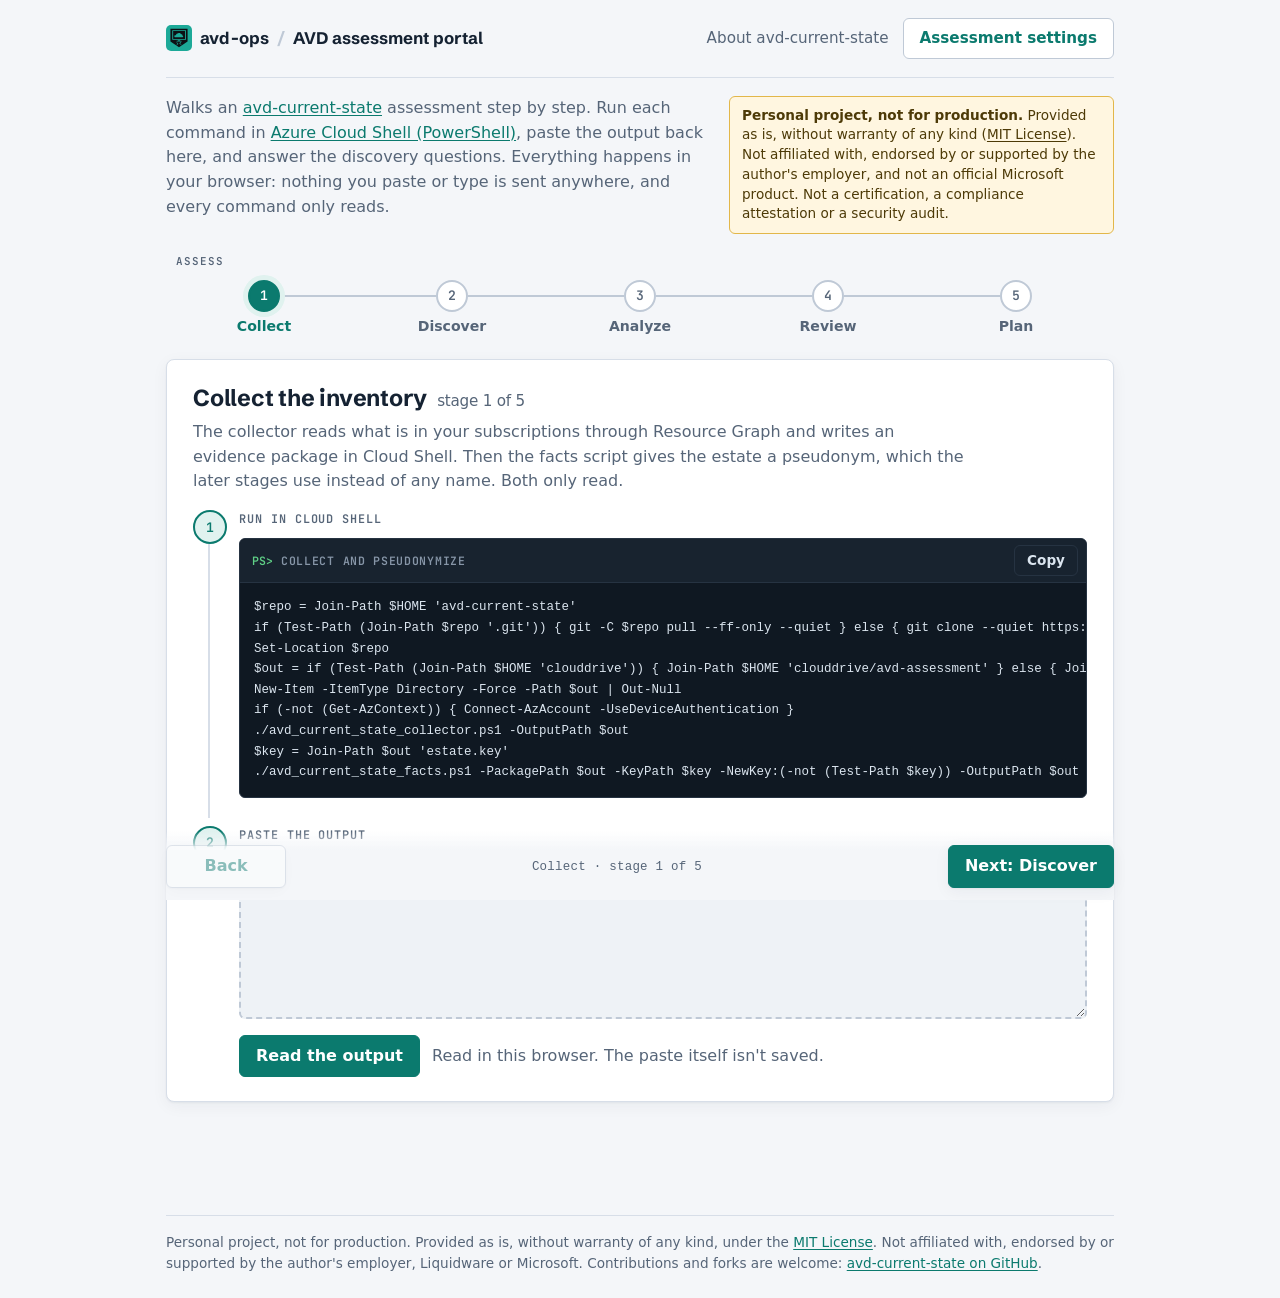
==== site/index.html @ f8e68091 "Assessment portal phase 1: Collect, Discover and Analyze site/portal/ walks an assessment stage by s" ====
<!doctype html>
<html lang="en">
<head>
<meta charset="utf-8">
<meta name="viewport" content="width=device-width, initial-scale=1">
<title>avd-current-state</title>
<meta http-equiv="refresh" content="0; url=portal/">
<link rel="icon" href="assets/brand/favicon.svg" type="image/svg+xml">
<link rel="stylesheet" href="assets/avd-ops.css">
</head>
<body>
<main class="wrap">
<p class="warn"><strong>Personal project, not for production.</strong> Provided as is, without warranty of any kind (MIT License). Not affiliated with, endorsed by or supported by the author's employer, Liquidware or Microsoft.</p>
<p>The assessment portal is at <a href="portal/">portal/</a>.</p>
</main>
</body>
</html>
---- site/assets/avd-ops.css ----
/* avd-ops design system v1.1.0 (https://avd-ops.dev/, nickprignano/avd-ops site/assets/avd-ops.css). MIT.
   Personal project, not for production, as is; not affiliated with the author's employer, Liquidware or Microsoft.
   One file for every public AVD page: tokens (light, dark, and a data-theme override), base type, and the shared
   pieces (top bar with the logo slot, notice, buttons, chips, status pills, tables, code, footer). Pages add only
   their own layout. Other repos vendor this file with fonts/ and brand/ at a tagged version; see docs/design-system.md.
   Fonts are served from fonts/ next to this file, so a page that uses it makes no requests to other sites. */

@font-face{font-family:"Schibsted Grotesk";font-weight:600;font-display:swap;src:url("fonts/schibsted-grotesk-latin-600-normal.woff2") format("woff2")}
@font-face{font-family:"Schibsted Grotesk";font-weight:700;font-display:swap;src:url("fonts/schibsted-grotesk-latin-700-normal.woff2") format("woff2")}
@font-face{font-family:"Source Sans 3";font-weight:400;font-display:swap;src:url("fonts/source-sans-3-latin-400-normal.woff2") format("woff2")}
@font-face{font-family:"Source Sans 3";font-weight:600 700;font-display:swap;src:url("fonts/source-sans-3-latin-600-normal.woff2") format("woff2")}
@font-face{font-family:"JetBrains Mono";font-weight:400 500;font-display:swap;src:url("fonts/jetbrains-mono-latin-500-normal.woff2") format("woff2")}
@font-face{font-family:"JetBrains Mono";font-weight:600 700;font-display:swap;src:url("fonts/jetbrains-mono-latin-600-normal.woff2") format("woff2")}

/* Tokens. Neutrals are a cool slate; the accent is the logo's teal, darkened on light backgrounds for contrast
   (--brand and --brand-ink are the logo's own colors, for brand surfaces only); amber marks the optional
   Liquidware tier; good, caution and bad are for results only, never decoration. */
:root{
  --bg:#f4f6f9; --surface:#ffffff; --sunken:#eef2f6; --fg:#152232; --muted:#566578; --line:#d7dee8; --line-strong:#bfc9d6;
  --accent:#0b7a6e; --accent-hover:#09635a; --on-accent:#ffffff; --accent-soft:#e0f2ef; --focus:#0b7a6e;
  --brand:#1ca998; --brand-ink:#0d1015;
  --tier:#9a5b12; --tier-soft:#f7ecdc;
  --good:#18794e; --good-soft:#e1f3e9; --caution:#8a5a00; --caution-soft:#fbf0d9; --bad:#b42323; --bad-soft:#fbe7e7;
  --warn-bg:#fff6e0; --warn-line:#e2b74a; --warn-fg:#4d3a07;
  --term-bg:#0f1822; --term-head:#18232f; --term-text:#dbe5ef; --term-muted:#8796a8; --term-border:#263342; --prompt:#5fcf86;
  --s-built-bg:#d9f2e3; --s-built-fg:#14532d; --s-design-bg:#eee6fb; --s-design-fg:#4c1d95; --s-slice-bg:#fdecc8; --s-slice-fg:#713f12;
  --shadow:0 1px 2px rgba(21,34,50,.05),0 4px 16px rgba(21,34,50,.05);
  --display:"Schibsted Grotesk","Segoe UI",system-ui,sans-serif;
  --body:"Source Sans 3","Segoe UI",system-ui,-apple-system,Roboto,sans-serif;
  --mono:"JetBrains Mono",ui-monospace,"Cascadia Mono",SFMono-Regular,Menlo,Consolas,monospace;
  --radius:8px; --radius-sm:6px; --pill:999px;
  --space-1:.25rem; --space-2:.5rem; --space-3:.75rem; --space-4:1rem; --space-5:1.5rem; --space-6:2.5rem;
  --measure:46rem; --gutter:16px;
  --ease:cubic-bezier(.2,.7,.2,1); --fast:120ms; --slow:220ms;
}
@media (prefers-color-scheme:dark){:root:not([data-theme="light"]){
  --bg:#0f1620; --surface:#16202c; --sunken:#121b25; --fg:#e4ebf3; --muted:#9aa9ba; --line:#2a3646; --line-strong:#3a4859;
  --accent:#3cc8b4; --accent-hover:#7fe0d2; --on-accent:#0b1520; --accent-soft:#123331; --focus:#7fe0d2;
  --brand:#1ca998; --brand-ink:#0d1015;
  --tier:#e5a95a; --tier-soft:#3a2a14;
  --good:#4cc286; --good-soft:#10291c; --caution:#e0b04a; --caution-soft:#2c2311; --bad:#ff8a80; --bad-soft:#301818;
  --warn-bg:#2e2610; --warn-line:#8a6d1e; --warn-fg:#f3e3b0;
  --term-bg:#0a1018; --term-head:#121a24; --term-text:#dbe5ef; --term-muted:#7d8c9e; --term-border:#222e3c; --prompt:#5fcf86;
  --s-built-bg:#123824; --s-built-fg:#a7e8c0; --s-design-bg:#2c1f4a; --s-design-fg:#d4c4fb; --s-slice-bg:#3d2e0e; --s-slice-fg:#f5d58a;
  --shadow:0 1px 2px rgba(0,0,0,.35); color-scheme:dark}}
:root[data-theme="dark"]{
  --bg:#0f1620; --surface:#16202c; --sunken:#121b25; --fg:#e4ebf3; --muted:#9aa9ba; --line:#2a3646; --line-strong:#3a4859;
  --accent:#3cc8b4; --accent-hover:#7fe0d2; --on-accent:#0b1520; --accent-soft:#123331; --focus:#7fe0d2;
  --brand:#1ca998; --brand-ink:#0d1015;
  --tier:#e5a95a; --tier-soft:#3a2a14;
  --good:#4cc286; --good-soft:#10291c; --caution:#e0b04a; --caution-soft:#2c2311; --bad:#ff8a80; --bad-soft:#301818;
  --warn-bg:#2e2610; --warn-line:#8a6d1e; --warn-fg:#f3e3b0;
  --term-bg:#0a1018; --term-head:#121a24; --term-text:#dbe5ef; --term-muted:#7d8c9e; --term-border:#222e3c; --prompt:#5fcf86;
  --s-built-bg:#123824; --s-built-fg:#a7e8c0; --s-design-bg:#2c1f4a; --s-design-fg:#d4c4fb; --s-slice-bg:#3d2e0e; --s-slice-fg:#f5d58a;
  --shadow:0 1px 2px rgba(0,0,0,.35); color-scheme:dark}

/* Base */
*{box-sizing:border-box}
body{background:var(--bg);color:var(--fg);font:17px/1.6 var(--body);margin:0;-webkit-text-size-adjust:100%}
a{color:var(--accent)} a:hover{color:var(--accent-hover)}
:focus-visible{outline:2px solid var(--focus);outline-offset:2px}
h1,h2,h3{font-family:var(--display);line-height:1.2;text-wrap:balance}
h1{font-size:clamp(2rem,5vw,2.9rem);margin:var(--space-6) 0 var(--space-3);letter-spacing:-.01em}
h2{font-size:1.45rem;margin:2.75rem 0 var(--space-3)} h3{font-size:1.1rem;margin:0 0 .35rem}
code,.mono{font-family:var(--mono);font-size:.85em}
pre{background:var(--surface);border:1px solid var(--line);border-radius:var(--radius-sm);padding:.9rem 1rem;overflow-x:auto;font:.82rem/1.55 var(--mono)}
.lede{font-size:1.2rem;color:var(--muted)}
.wrap{max-width:var(--measure);margin:0 auto;padding-block:0 4rem;
  padding-left:max(var(--gutter),env(safe-area-inset-left,0px));padding-right:max(var(--gutter),env(safe-area-inset-right,0px))}

/* Top bar. The brand is the mark, brand/mark.svg (square) beside the word "avd-ops". A page may follow it with
   a crumb (.sep, then its own title) and its own links. */
header.top{display:flex;flex-wrap:wrap;gap:var(--space-2) 1.25rem;align-items:center;padding-block:1.1rem;border-bottom:1px solid var(--line)}
header.top .brand{display:inline-flex;align-items:center;gap:var(--space-2);font:700 1.05rem var(--display);color:var(--fg);text-decoration:none;letter-spacing:.01em}
header.top .brand .mark{width:26px;height:26px;flex:none;border-radius:5px;display:block}
header.top .sep{color:var(--line-strong)}
header.top nav{display:flex;flex-wrap:wrap;gap:var(--space-1) var(--space-4);font-size:.95rem}
header.top nav a{text-decoration:none;color:var(--muted)} header.top nav a:hover{color:var(--fg)} header.top nav a[aria-current]{color:var(--fg);font-weight:600}

/* Notice: the research-only warning every page carries before its first section. */
.warn{background:var(--warn-bg);border:1px solid var(--warn-line);color:var(--warn-fg);border-radius:var(--radius-sm);padding:.9rem 1.1rem;margin:var(--space-5) 0;font-size:.95rem}
.warn strong:first-child{display:block;margin-bottom:var(--space-1)}
.warn ul{margin:var(--space-1) 0 0;padding-left:1.2rem}
.warn a{color:inherit}

/* Labels, chips, status pills. Chips sit in a .chips row and pills carry an s-* class, so pages that use
   .chip or .status for their own thing (the portal) keep theirs. */
.eyebrow{font:600 .75rem var(--mono);letter-spacing:.08em;text-transform:uppercase;color:var(--muted)}
.chips{display:flex;flex-wrap:wrap;gap:.35rem;margin-top:var(--space-1)}
.chips .chip{font:500 .72rem var(--mono);border:1px solid var(--line);border-radius:var(--pill);padding:.1rem var(--space-2);color:var(--muted);background:var(--bg)}
.status:is(.s-built,.s-design,.s-slice){font:600 .72rem var(--mono);text-transform:uppercase;letter-spacing:.06em;padding:.15rem var(--space-2);border-radius:4px;align-self:flex-start}
.s-built{background:var(--s-built-bg);color:var(--s-built-fg)} .s-design{background:var(--s-design-bg);color:var(--s-design-fg)} .s-slice{background:var(--s-slice-bg);color:var(--s-slice-fg)}

/* Cards */
.card{background:var(--surface);border:1px solid var(--line);border-radius:var(--radius);padding:var(--space-4);min-width:0}

/* Buttons. .cta is a link styled as the primary action; .ghost is the secondary one. */
.cta{display:inline-block;margin:var(--space-2) var(--space-2) 0 0;padding:var(--space-2) .95rem;border-radius:var(--radius-sm);background:var(--accent);color:var(--on-accent);border:1px solid var(--accent);text-decoration:none;font-weight:600;transition:background var(--fast) var(--ease)}
.cta:hover{background:var(--accent-hover);border-color:var(--accent-hover);color:var(--on-accent)}
.cta.ghost{background:transparent;color:var(--accent)} .cta.ghost:hover{background:var(--accent-soft);color:var(--accent)}

/* Tables */
.tbl{overflow-x:auto;margin:var(--space-4) 0} table{border-collapse:collapse;width:100%;font-size:.95rem}
th,td{text-align:left;vertical-align:top;padding:.55rem .7rem;border-bottom:1px solid var(--line)} th{font-family:var(--display);font-size:.85rem;color:var(--muted)}

/* Footer */
footer.site{margin-top:3.5rem;padding-top:1.25rem;border-top:1px solid var(--line);font-size:.85rem;color:var(--muted)}

@media (prefers-reduced-motion:reduce){*{transition:none!important;animation:none!important}}
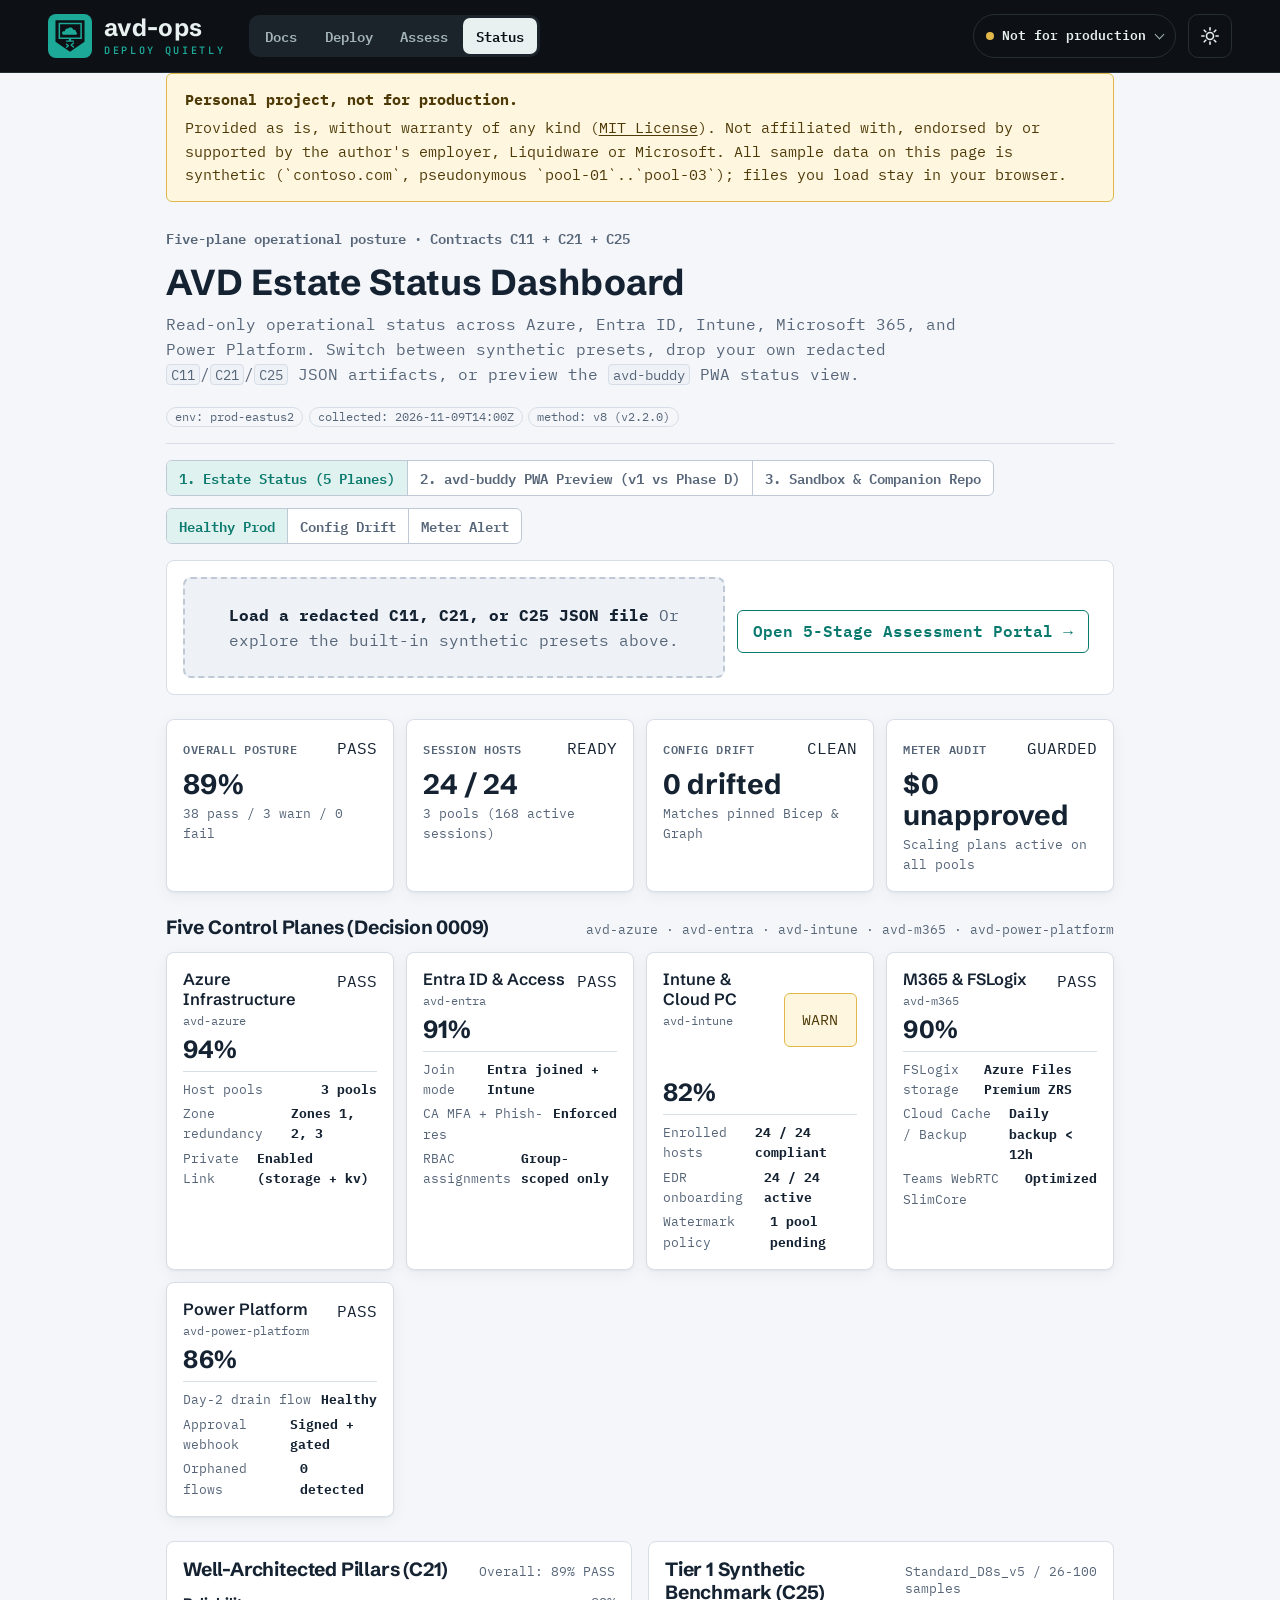
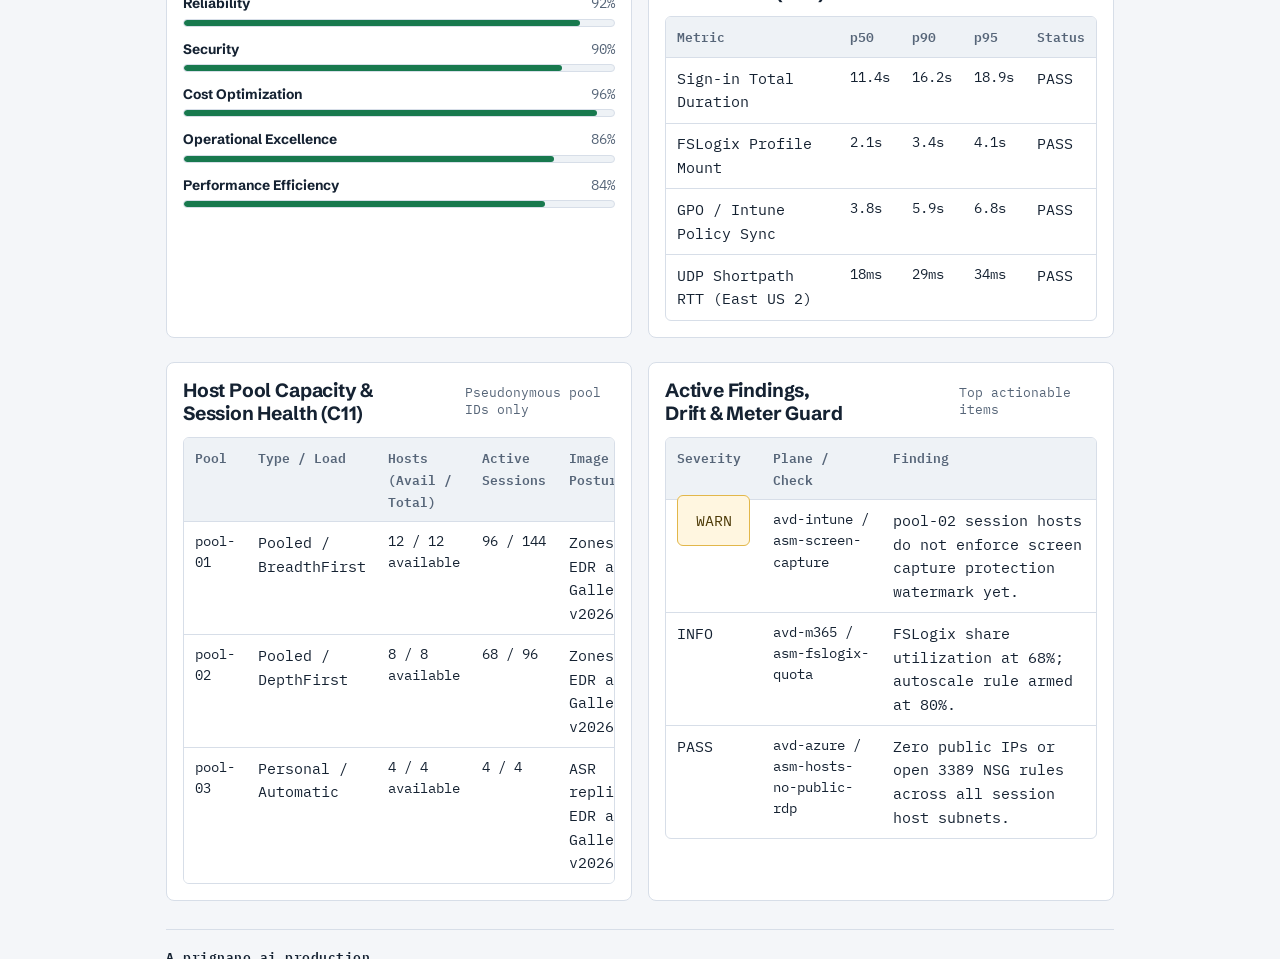
==== commit 5d56b460: "feat(site): host interactive status dashboard demo at site/status/ for status.avd-ops.dev" ====
--- a/site/index.html
+++ b/site/index.html
@@ -3,15 +3,15 @@
 <head>
 <meta charset="utf-8">
 <meta name="viewport" content="width=device-width, initial-scale=1">
-<title>avd-current-state</title>
-<meta http-equiv="refresh" content="0; url=portal/">
+<title>avd-current-state &mdash; status.avd-ops.dev</title>
+<meta http-equiv="refresh" content="0; url=status/">
 <link rel="icon" href="assets/brand/favicon.svg" type="image/svg+xml">
 <link rel="stylesheet" href="assets/avd-ops.css">
 </head>
 <body>
 <main class="wrap">
 <p class="warn"><strong>Personal project, not for production.</strong> Provided as is, without warranty of any kind (MIT License). Not affiliated with, endorsed by or supported by the author's employer, Liquidware or Microsoft.</p>
-<p>The assessment portal is at <a href="portal/">portal/</a>.</p>
+<p>The estate status dashboard demo is at <a href="status/">status/</a> and the assessment portal is at <a href="portal/">portal/</a>.</p>
 </main>
 </body>
 </html>
--- a/site/assets/avd-ops.css
+++ b/site/assets/avd-ops.css
@@ -1,20 +1,26 @@
-/* avd-ops design system v1.1.0 (https://avd-ops.dev/, nickprignano/avd-ops site/assets/avd-ops.css). MIT.
+/* avd-ops design system v2.7.0 (https://avd-ops.dev/, avd-ops/avd-ops site/assets/avd-ops.css). MIT.
    Personal project, not for production, as is; not affiliated with the author's employer, Liquidware or Microsoft.
    One file for every public AVD page: tokens (light, dark, and a data-theme override), base type, and the shared
    pieces (top bar with the logo slot, notice, buttons, chips, status pills, tables, code, footer). Pages add only
-   their own layout. Other repos vendor this file with fonts/ and brand/ at a tagged version; see docs/design-system.md.
+   their own layout. The app shell every family page shares (brand bar, switcher, side list, notice) is
+   avd-ops-shell.css, with theme.js for the theme switch and the drawer. Other repos vendor this file with fonts/ and brand/ at a tagged version; see docs/design-system.md.
    Fonts are served from fonts/ next to this file, so a page that uses it makes no requests to other sites. */
 
-@font-face{font-family:"Schibsted Grotesk";font-weight:600;font-display:swap;src:url("fonts/schibsted-grotesk-latin-600-normal.woff2") format("woff2")}
+@font-face{font-family:"IBM Plex Mono";font-weight:400 500;font-display:swap;src:url("fonts/ibm-plex-mono-latin-400-normal.woff2") format("woff2")}
+@font-face{font-family:"IBM Plex Mono";font-weight:400 500;font-style:italic;font-display:swap;src:url("fonts/ibm-plex-mono-latin-400-italic.woff2") format("woff2")}
+@font-face{font-family:"IBM Plex Mono";font-weight:600;font-display:swap;src:url("fonts/ibm-plex-mono-latin-600-normal.woff2") format("woff2")}
+@font-face{font-family:"IBM Plex Mono";font-weight:700;font-display:swap;src:url("fonts/ibm-plex-mono-latin-700-normal.woff2") format("woff2")}
+@font-face{font-family:"Schibsted Grotesk";font-weight:500 600;font-display:swap;src:url("fonts/schibsted-grotesk-latin-600-normal.woff2") format("woff2")}
 @font-face{font-family:"Schibsted Grotesk";font-weight:700;font-display:swap;src:url("fonts/schibsted-grotesk-latin-700-normal.woff2") format("woff2")}
-@font-face{font-family:"Source Sans 3";font-weight:400;font-display:swap;src:url("fonts/source-sans-3-latin-400-normal.woff2") format("woff2")}
-@font-face{font-family:"Source Sans 3";font-weight:600 700;font-display:swap;src:url("fonts/source-sans-3-latin-600-normal.woff2") format("woff2")}
-@font-face{font-family:"JetBrains Mono";font-weight:400 500;font-display:swap;src:url("fonts/jetbrains-mono-latin-500-normal.woff2") format("woff2")}
-@font-face{font-family:"JetBrains Mono";font-weight:600 700;font-display:swap;src:url("fonts/jetbrains-mono-latin-600-normal.woff2") format("woff2")}
+@font-face{font-family:"JetBrains Mono";font-weight:600;font-display:swap;src:url("fonts/jetbrains-mono-latin-600-normal.woff2") format("woff2")}
+@font-face{font-family:"Source Serif 4";font-weight:400;font-display:swap;src:url("fonts/source-serif-4-latin-400-normal.woff2") format("woff2")}
+@font-face{font-family:"Source Serif 4";font-weight:400;font-style:italic;font-display:swap;src:url("fonts/source-serif-4-latin-400-italic.woff2") format("woff2")}
+@font-face{font-family:"Source Serif 4";font-weight:600 700;font-display:swap;src:url("fonts/source-serif-4-latin-600-normal.woff2") format("woff2")}
 
 /* Tokens. Neutrals are a cool slate; the accent is the logo's teal, darkened on light backgrounds for contrast
    (--brand and --brand-ink are the logo's own colors, for brand surfaces only); amber marks the optional
-   Liquidware tier; good, caution and bad are for results only, never decoration. */
+   Liquidware tier; good, caution and bad are for results only, never decoration, and info marks work in progress.
+   The shell pair is the brand bar's ink, the same in both themes so every family page opens on the same frame. */
 :root{
   --bg:#f4f6f9; --surface:#ffffff; --sunken:#eef2f6; --fg:#152232; --muted:#566578; --line:#d7dee8; --line-strong:#bfc9d6;
   --accent:#0b7a6e; --accent-hover:#09635a; --on-accent:#ffffff; --accent-soft:#e0f2ef; --focus:#0b7a6e;
@@ -23,14 +29,19 @@
   --good:#18794e; --good-soft:#e1f3e9; --caution:#8a5a00; --caution-soft:#fbf0d9; --bad:#b42323; --bad-soft:#fbe7e7;
   --warn-bg:#fff6e0; --warn-line:#e2b74a; --warn-fg:#4d3a07;
   --term-bg:#0f1822; --term-head:#18232f; --term-text:#dbe5ef; --term-muted:#8796a8; --term-border:#263342; --prompt:#5fcf86;
-  --s-built-bg:#d9f2e3; --s-built-fg:#14532d; --s-design-bg:#eee6fb; --s-design-fg:#4c1d95; --s-slice-bg:#fdecc8; --s-slice-fg:#713f12;
+  --s-built-bg:#d9f2e3; --s-built-fg:#14532d; --s-design-bg:#e4edfb; --s-design-fg:#1d4785; --s-slice-bg:#fdecc8; --s-slice-fg:#713f12;
+  --shell:#0d1015; --shell-fg:#e8f1f0; --shell-muted:#a3b3b8; --shell-line:#262f36; --shell-hover:#1b242a; --shell-warn:#e2b74a; --info:#2456a6; --info-soft:#e4edfb;
+  --shadow-2:0 2px 6px rgba(21,34,50,.08),0 12px 32px rgba(21,34,50,.10);
   --shadow:0 1px 2px rgba(21,34,50,.05),0 4px 16px rgba(21,34,50,.05);
   --display:"Schibsted Grotesk","Segoe UI",system-ui,sans-serif;
-  --body:"Source Sans 3","Segoe UI",system-ui,-apple-system,Roboto,sans-serif;
-  --mono:"JetBrains Mono",ui-monospace,"Cascadia Mono",SFMono-Regular,Menlo,Consolas,monospace;
+  --body:"IBM Plex Mono",ui-monospace,"Cascadia Mono",SFMono-Regular,Menlo,Consolas,monospace;
+  --mono:"IBM Plex Mono",ui-monospace,"Cascadia Mono",SFMono-Regular,Menlo,Consolas,monospace;
+  --wordmark:"Schibsted Grotesk","Segoe UI",system-ui,sans-serif;
+  --tagline:"JetBrains Mono",ui-monospace,Menlo,Consolas,monospace;
+  --prose:"Source Serif 4",Georgia,"Times New Roman",serif;
   --radius:8px; --radius-sm:6px; --pill:999px;
   --space-1:.25rem; --space-2:.5rem; --space-3:.75rem; --space-4:1rem; --space-5:1.5rem; --space-6:2.5rem;
-  --measure:46rem; --gutter:16px;
+  --measure:76rem; --gutter:16px; --page:76rem; --side:15rem; --tap:44px; --radius-lg:14px; --bar:72px;
   --ease:cubic-bezier(.2,.7,.2,1); --fast:120ms; --slow:220ms;
 }
 @media (prefers-color-scheme:dark){:root:not([data-theme="light"]){
@@ -41,7 +52,9 @@
   --good:#4cc286; --good-soft:#10291c; --caution:#e0b04a; --caution-soft:#2c2311; --bad:#ff8a80; --bad-soft:#301818;
   --warn-bg:#2e2610; --warn-line:#8a6d1e; --warn-fg:#f3e3b0;
   --term-bg:#0a1018; --term-head:#121a24; --term-text:#dbe5ef; --term-muted:#7d8c9e; --term-border:#222e3c; --prompt:#5fcf86;
-  --s-built-bg:#123824; --s-built-fg:#a7e8c0; --s-design-bg:#2c1f4a; --s-design-fg:#d4c4fb; --s-slice-bg:#3d2e0e; --s-slice-fg:#f5d58a;
+  --s-built-bg:#123824; --s-built-fg:#a7e8c0; --s-design-bg:#14223a; --s-design-fg:#bcd2fa; --s-slice-bg:#3d2e0e; --s-slice-fg:#f5d58a;
+  --shell:#070a0d; --shell-fg:#e8f1f0; --shell-muted:#93a6ad; --shell-line:#1d262d; --shell-hover:#141c22; --shell-warn:#e0b04a; --info:#86b0f5; --info-soft:#14223a;
+  --shadow-2:0 2px 6px rgba(0,0,0,.4),0 12px 32px rgba(0,0,0,.45);
   --shadow:0 1px 2px rgba(0,0,0,.35); color-scheme:dark}}
 :root[data-theme="dark"]{
   --bg:#0f1620; --surface:#16202c; --sunken:#121b25; --fg:#e4ebf3; --muted:#9aa9ba; --line:#2a3646; --line-strong:#3a4859;
@@ -51,19 +64,25 @@
   --good:#4cc286; --good-soft:#10291c; --caution:#e0b04a; --caution-soft:#2c2311; --bad:#ff8a80; --bad-soft:#301818;
   --warn-bg:#2e2610; --warn-line:#8a6d1e; --warn-fg:#f3e3b0;
   --term-bg:#0a1018; --term-head:#121a24; --term-text:#dbe5ef; --term-muted:#7d8c9e; --term-border:#222e3c; --prompt:#5fcf86;
-  --s-built-bg:#123824; --s-built-fg:#a7e8c0; --s-design-bg:#2c1f4a; --s-design-fg:#d4c4fb; --s-slice-bg:#3d2e0e; --s-slice-fg:#f5d58a;
+  --s-built-bg:#123824; --s-built-fg:#a7e8c0; --s-design-bg:#14223a; --s-design-fg:#bcd2fa; --s-slice-bg:#3d2e0e; --s-slice-fg:#f5d58a;
+  --shell:#070a0d; --shell-fg:#e8f1f0; --shell-muted:#93a6ad; --shell-line:#1d262d; --shell-hover:#141c22; --shell-warn:#e0b04a; --info:#86b0f5; --info-soft:#14223a;
+  --shadow-2:0 2px 6px rgba(0,0,0,.4),0 12px 32px rgba(0,0,0,.45);
   --shadow:0 1px 2px rgba(0,0,0,.35); color-scheme:dark}
 
 /* Base */
 *{box-sizing:border-box}
-body{background:var(--bg);color:var(--fg);font:17px/1.6 var(--body);margin:0;-webkit-text-size-adjust:100%}
+body{background:var(--bg);color:var(--fg);font:15.5px/1.7 var(--body);margin:0;-webkit-text-size-adjust:100%}
 a{color:var(--accent)} a:hover{color:var(--accent-hover)}
 :focus-visible{outline:2px solid var(--focus);outline-offset:2px}
 h1,h2,h3{font-family:var(--display);line-height:1.2;text-wrap:balance}
-h1{font-size:clamp(2rem,5vw,2.9rem);margin:var(--space-6) 0 var(--space-3);letter-spacing:-.01em}
-h2{font-size:1.45rem;margin:2.75rem 0 var(--space-3)} h3{font-size:1.1rem;margin:0 0 .35rem}
-code,.mono{font-family:var(--mono);font-size:.85em}
+h1{font-size:clamp(2rem,5vw,2.9rem);margin:var(--space-6) 0 var(--space-3);letter-spacing:-.015em}
+h2{font-size:1.45rem;margin:2.75rem 0 var(--space-3);letter-spacing:-.005em} h3{font-size:1.1rem;margin:0 0 .35rem}
+code,.mono{font-family:var(--mono);font-size:.9em}
+.prose{font-family:var(--prose);font-size:1.06rem;line-height:1.65}
+:not(pre)>code{background:var(--sunken);border:1px solid var(--line);border-radius:4px;padding:0 .3em}
 pre{background:var(--surface);border:1px solid var(--line);border-radius:var(--radius-sm);padding:.9rem 1rem;overflow-x:auto;font:.82rem/1.55 var(--mono)}
+/* Commands show every character as typed: no ligature turns << or != into one glyph. */
+pre,code,.mono{font-variant-ligatures:none}
 .lede{font-size:1.2rem;color:var(--muted)}
 .wrap{max-width:var(--measure);margin:0 auto;padding-block:0 4rem;
   padding-left:max(var(--gutter),env(safe-area-inset-left,0px));padding-right:max(var(--gutter),env(safe-area-inset-right,0px))}
@@ -71,7 +90,7 @@
 /* Top bar. The brand is the mark, brand/mark.svg (square) beside the word "avd-ops". A page may follow it with
    a crumb (.sep, then its own title) and its own links. */
 header.top{display:flex;flex-wrap:wrap;gap:var(--space-2) 1.25rem;align-items:center;padding-block:1.1rem;border-bottom:1px solid var(--line)}
-header.top .brand{display:inline-flex;align-items:center;gap:var(--space-2);font:700 1.05rem var(--display);color:var(--fg);text-decoration:none;letter-spacing:.01em}
+header.top .brand{display:inline-flex;align-items:center;gap:var(--space-2);font:700 1.05rem var(--wordmark);color:var(--fg);text-decoration:none;letter-spacing:.01em}
 header.top .brand .mark{width:26px;height:26px;flex:none;border-radius:5px;display:block}
 header.top .sep{color:var(--line-strong)}
 header.top nav{display:flex;flex-wrap:wrap;gap:var(--space-1) var(--space-4);font-size:.95rem}
@@ -85,7 +104,7 @@
 
 /* Labels, chips, status pills. Chips sit in a .chips row and pills carry an s-* class, so pages that use
    .chip or .status for their own thing (the portal) keep theirs. */
-.eyebrow{font:600 .75rem var(--mono);letter-spacing:.08em;text-transform:uppercase;color:var(--muted)}
+.eyebrow{font:600 .88rem var(--body);color:var(--muted)}
 .chips{display:flex;flex-wrap:wrap;gap:.35rem;margin-top:var(--space-1)}
 .chips .chip{font:500 .72rem var(--mono);border:1px solid var(--line);border-radius:var(--pill);padding:.1rem var(--space-2);color:var(--muted);background:var(--bg)}
 .status:is(.s-built,.s-design,.s-slice){font:600 .72rem var(--mono);text-transform:uppercase;letter-spacing:.06em;padding:.15rem var(--space-2);border-radius:4px;align-self:flex-start}
@@ -103,6 +122,28 @@
 .tbl{overflow-x:auto;margin:var(--space-4) 0} table{border-collapse:collapse;width:100%;font-size:.95rem}
 th,td{text-align:left;vertical-align:top;padding:.55rem .7rem;border-bottom:1px solid var(--line)} th{font-family:var(--display);font-size:.85rem;color:var(--muted)}
 
+/* Segmented choice: a radio group drawn as joined buttons. Markup: div.segmented with role="radiogroup" and an
+   aria-label, holding label>input[type=radio]+span; arrow keys move, as radios do. 44px on touch screens. */
+.segmented{display:inline-flex;max-width:100%;border:1px solid var(--line-strong);border-radius:var(--radius-sm);overflow:hidden;background:var(--surface)}
+.segmented label{position:relative;display:flex;flex:1 1 auto;cursor:pointer}
+.segmented label+label{border-left:1px solid var(--line-strong)}
+.segmented input{position:absolute;opacity:0;inset:0;margin:0;cursor:pointer}
+.segmented span{display:flex;align-items:center;justify-content:center;width:100%;min-height:34px;padding:0 12px;font-weight:600;font-size:.88rem;color:var(--muted);white-space:nowrap;transition:background var(--fast) var(--ease)}
+.segmented label:hover span{color:var(--fg)}
+.segmented input:checked+span{background:var(--accent-soft);color:var(--accent)}
+.segmented input:focus-visible+span{outline:2px solid var(--focus);outline-offset:-2px}
+@media (pointer:coarse){.segmented span{min-height:var(--tap)}}
+
+/* Run in: where the page's commands run, as two segmented choices (place, then shell) that every command block
+   follows. .runin-title names the row; the page remembers the choice in this browser only. */
+.runin{display:flex;flex-wrap:wrap;align-items:center;gap:var(--space-2) var(--space-3);padding:var(--space-2) var(--space-3);border:1px solid var(--line);border-radius:var(--radius-sm);background:var(--sunken)}
+.runin-title{font:600 .88rem var(--body);color:var(--muted)}
+@media (max-width:40rem){.runin .segmented{display:flex;width:100%}}
+/* Not tested yet: a variant no real run has proved; the word always shows, never the color alone. */
+.untested{display:inline-block;font:600 .7rem/1.6 var(--mono);letter-spacing:.06em;text-transform:uppercase;border-radius:var(--pill);padding:1px 9px;color:var(--caution);background:var(--caution-soft);white-space:nowrap}
+/* What a variant needs on the machine it runs on (PowerShell 7.2, the Az modules, the az CLI). */
+.requires{font-size:.85rem;color:var(--muted)} .requires::before{content:"Needs: ";font-weight:600;color:var(--fg)}
+
 /* Footer */
 footer.site{margin-top:3.5rem;padding-top:1.25rem;border-top:1px solid var(--line);font-size:.85rem;color:var(--muted)}
 
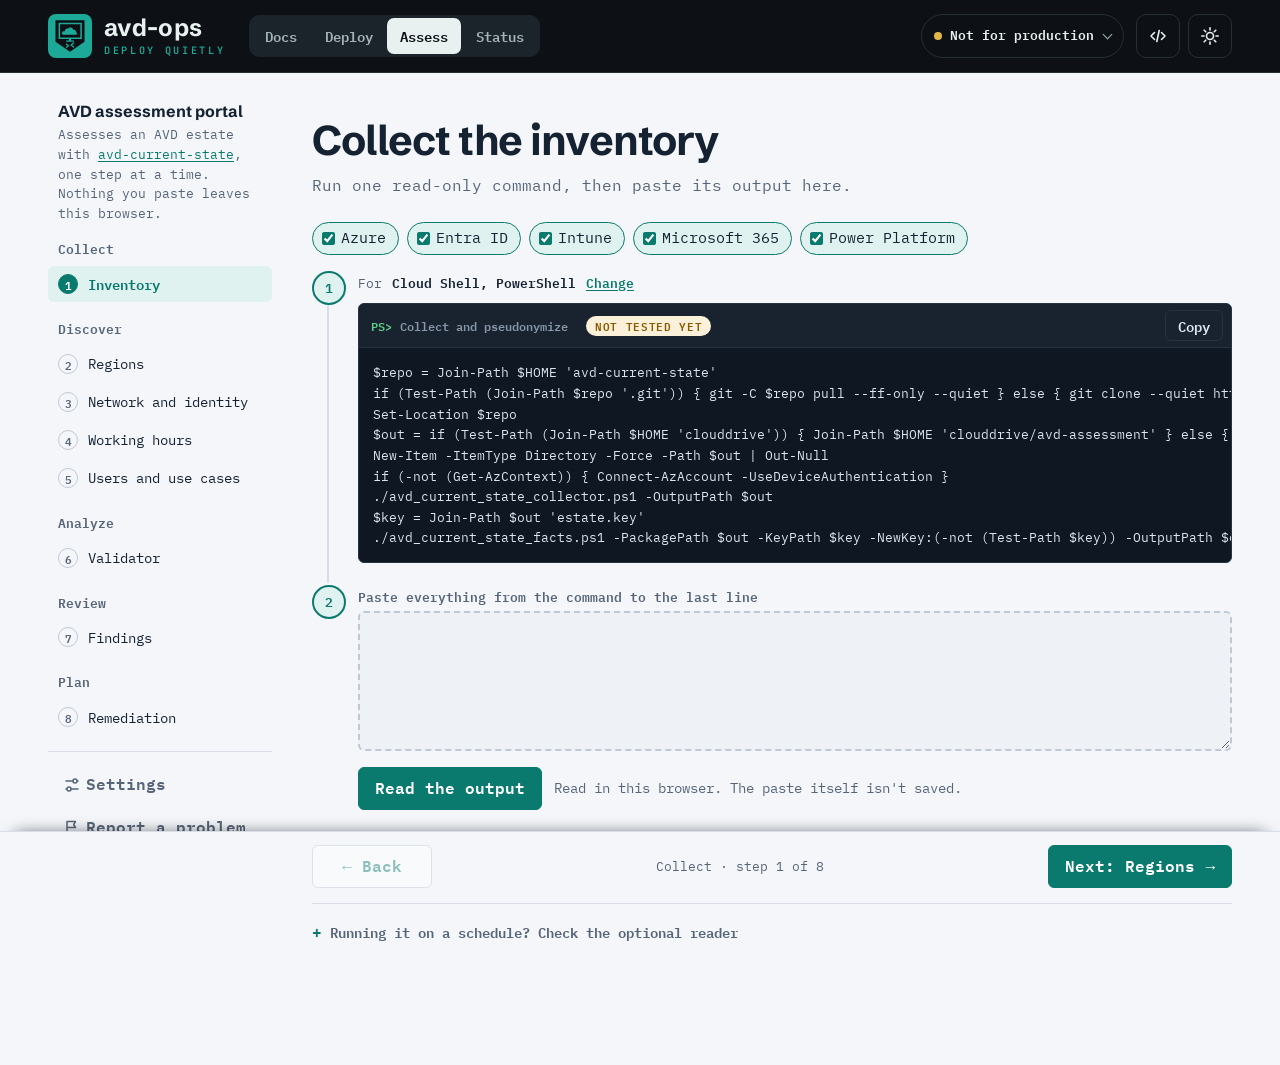
==== commit 3897e8a1: "feat(site): point avd-current-state Pages root to assess.avd-ops.dev and portal/ No KB entry: points" ====
--- a/site/index.html
+++ b/site/index.html
@@ -3,15 +3,15 @@
 <head>
 <meta charset="utf-8">
 <meta name="viewport" content="width=device-width, initial-scale=1">
-<title>avd-current-state &mdash; status.avd-ops.dev</title>
-<meta http-equiv="refresh" content="0; url=status/">
+<title>avd-current-state &mdash; assess.avd-ops.dev</title>
+<meta http-equiv="refresh" content="0; url=portal/">
 <link rel="icon" href="assets/brand/favicon.svg" type="image/svg+xml">
 <link rel="stylesheet" href="assets/avd-ops.css">
 </head>
 <body>
 <main class="wrap">
 <p class="warn"><strong>Personal project, not for production.</strong> Provided as is, without warranty of any kind (MIT License). Not affiliated with, endorsed by or supported by the author's employer, Liquidware or Microsoft.</p>
-<p>The estate status dashboard demo is at <a href="status/">status/</a> and the assessment portal is at <a href="portal/">portal/</a>.</p>
+<p>The assessment portal is at <a href="portal/">portal/</a>.</p>
 </main>
 </body>
 </html>
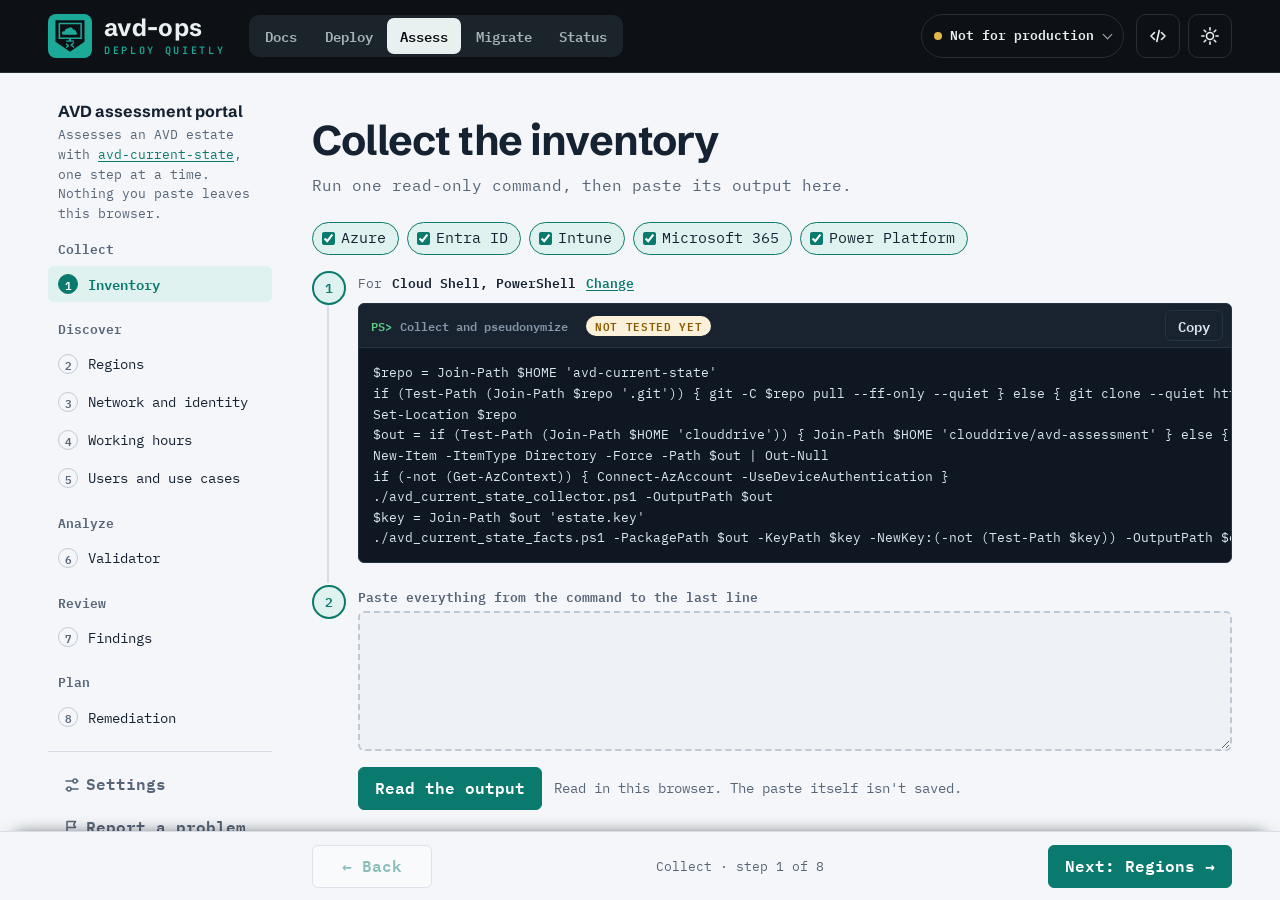
==== commit 47f98d36: "feat(portal): unify switcher header and move links to avd-ops.app" ====
--- a/site/index.html
+++ b/site/index.html
@@ -3,7 +3,7 @@
 <head>
 <meta charset="utf-8">
 <meta name="viewport" content="width=device-width, initial-scale=1">
-<title>avd-current-state &mdash; assess.avd-ops.dev</title>
+<title>avd-current-state &mdash; avd-ops.app/assess/</title>
 <meta http-equiv="refresh" content="0; url=portal/">
 <link rel="icon" href="assets/brand/favicon.svg" type="image/svg+xml">
 <link rel="stylesheet" href="assets/avd-ops.css">
